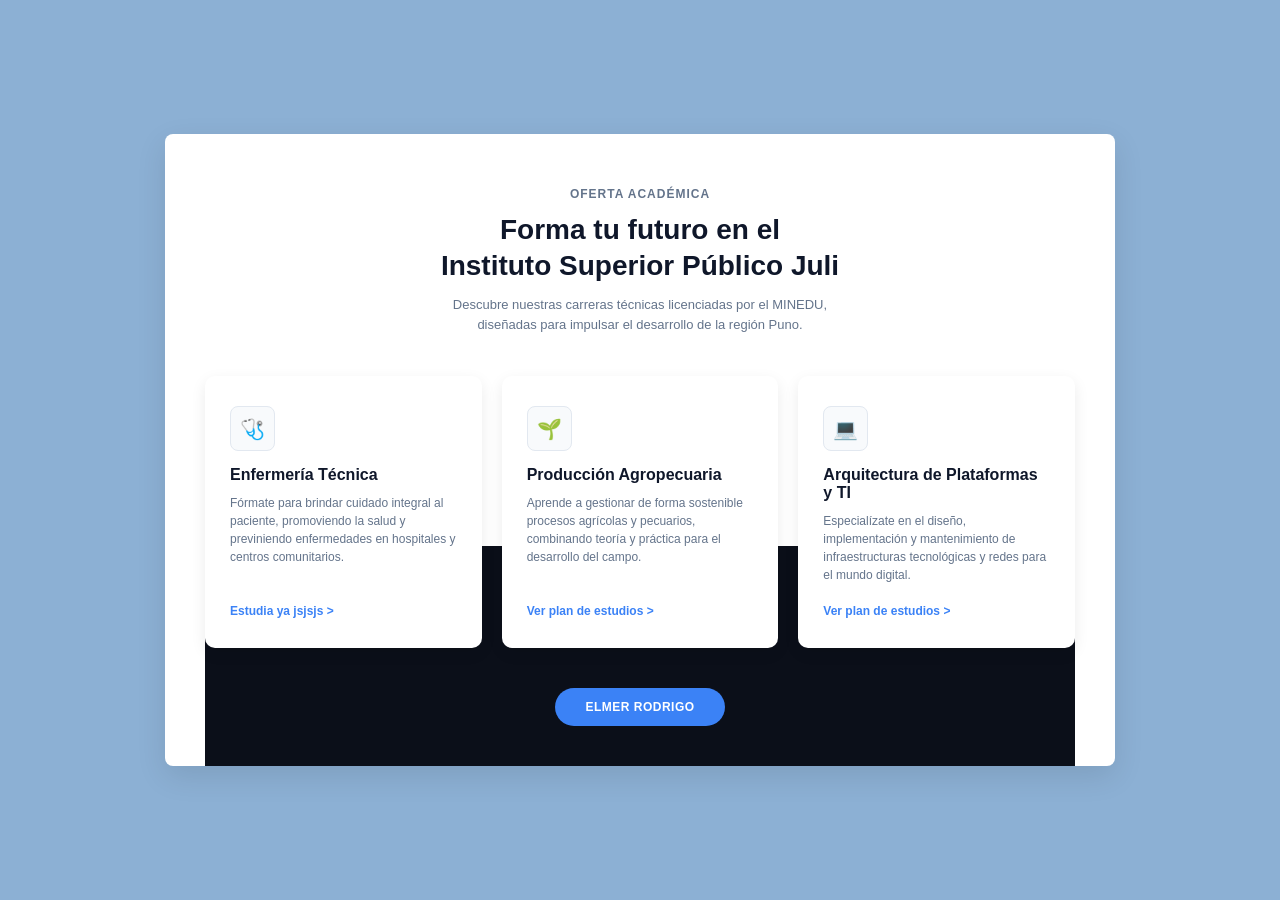
==== ejercicio-6-11-26/index.html @ 7c69c3f6 "Add files via upload" ====
<!DOCTYPE html>
<html lang="es">
<head>
    <meta charset="UTF-8">
    <meta name="viewport" content="width=device-width, initial-scale=1.0">
    <title>Carreras - Instituto Superior Público Juli</title>
    <link rel="stylesheet" href="style.css">
</head>
<body>

    <main class="contenedor-principal">
        
        
        <header class="encabezado">
            <span class="subtitulo">Oferta Académica</span>
            <h2>Forma tu futuro en el<br>Instituto Superior Público Juli</h2>
            <p>Descubre nuestras carreras técnicas licenciadas por el MINEDU,<br>diseñadas para impulsar el desarrollo de la región Puno.</p>
        </header>

        <section class="zona-inferior">
            
            <div class="fondo-oscuro"></div>

            <div class="contenedor-tarjetas">
                
                
                <div class="tarjeta">
                    <div class="icono">🩺</div>
                    <h3>Enfermería Técnica</h3>
                    <p>Fórmate para brindar cuidado integral al paciente, promoviendo la salud y previniendo enfermedades en hospitales y centros comunitarios.</p>
                    <a href="#" class="learn-more">Estudia ya jsjsjs &gt;</a>
                </div>

                
                <div class="tarjeta">
                    <div class="icono">🌱</div>
                    <h3>Producción Agropecuaria</h3>
                    <p>Aprende a gestionar de forma sostenible procesos agrícolas y pecuarios, combinando teoría y práctica para el desarrollo del campo.</p>
                    <a href="#" class="learn-more">Ver plan de estudios &gt;</a>
                </div>

                
                <div class="tarjeta">
                    <div class="icono">💻</div>
                    <h3>Arquitectura de Plataformas y TI</h3>
                    <p>Especialízate en el diseño, implementación y mantenimiento de infraestructuras tecnológicas y redes para el mundo digital.</p>
                    <a href="#" class="learn-more">Ver plan de estudios &gt;</a>
                </div>

            </div>

            <div class="contenedor-boton">
                <button class="btn-llamar">ELMER RODRIGO</button>
            </div>

        </section>

    </main>

</body>
</html>
---- ejercicio-6-11-26/style.css ----
* {
    box-sizing: border-box;
    margin: 0;
    padding: 0;
    font-family: 'Segoe UI', Tahoma, Geneva, Verdana, sans-serif;
}

body {
    background-color: #8cb0d4; 
    display: flex;
    justify-content: center;
    align-items: center;
    min-height: 100vh;
    padding: 20px;
}


.contenedor-principal {
    background-color: white;
    width: 100%;
    max-width: 950px;
    border-radius: 8px;
    box-shadow: 0 10px 30px rgba(0, 0, 0, 0.1);
    padding-top: 50px;
    overflow: hidden; 
}


.encabezado {
    text-align: center;
    padding: 0 20px;
    margin-bottom: 40px;
}

.subtitulo {
    font-size: 12px;
    color: #64748b;
    font-weight: 600;
    text-transform: uppercase;
    letter-spacing: 1px;
}

.encabezado h2 {
    font-size: 28px;
    color: #0f172a;
    margin: 10px 0;
    line-height: 1.3;
}

.encabezado p {
    font-size: 13px;
    color: #64748b;
    line-height: 1.6;
}


.zona-inferior {
    position: relative; 
    padding: 0 40px 40px 40px;
    display: flex;
    flex-direction: column;
    align-items: center;
}


.fondo-oscuro {
    position: absolute;
    bottom: 0;
    left: 40px;
    right: 40px;
    height: 220px; 
    background-color: #0b0f19;
    z-index: 1; 
}


.contenedor-tarjetas {
    display: flex;
    gap: 20px; 
    justify-content: center;
    align-items: stretch; 
    position: relative;
    z-index: 2; 
    width: 100%;
    margin-bottom: 40px; 
}


.tarjeta {
    background-color: white;
    padding: 30px 25px;
    border-radius: 10px;
    box-shadow: 0 5px 15px rgba(0, 0, 0, 0.08);
    flex: 1; 
    display: flex;
    flex-direction: column;
}

.icono {
    font-size: 20px;
    width: 45px;
    height: 45px;
    display: flex;
    justify-content: center;
    align-items: center;
    border: 1px solid #e2e8f0;
    border-radius: 8px;
    margin-bottom: 15px;
    background-color: #f8fafc;
}

.tarjeta h3 {
    font-size: 16px;
    color: #0f172a;
    margin-bottom: 10px;
}

.tarjeta p {
    font-size: 12px;
    color: #64748b;
    line-height: 1.5;
    margin-bottom: 20px;
    flex-grow: 1; 
}

.learn-more {
    font-size: 12px;
    color: #3b82f6;
    text-decoration: none;
    font-weight: 600;
}

.learn-more:hover {
    text-decoration: underline;
}

/* --- Botón --- */
.contenedor-boton {
    position: relative;
    z-index: 2; 
}

.btn-llamar {
    background-color: #3b82f6;
    color: white;
    border: none;
    padding: 12px 30px;
    border-radius: 30px;
    font-size: 12px;
    font-weight: bold;
    cursor: pointer;
    letter-spacing: 0.5px;
    transition: background-color 0.3s;
}

.btn-llamar:hover {
    background-color: #2563eb;
}


@media (max-width: 768px) {
    .contenedor-tarjetas {
        flex-direction: column; /
    }

    .fondo-oscuro {
        height: 100%; 
    }

    .encabezado h2 {
        font-size: 22px;
    }
}
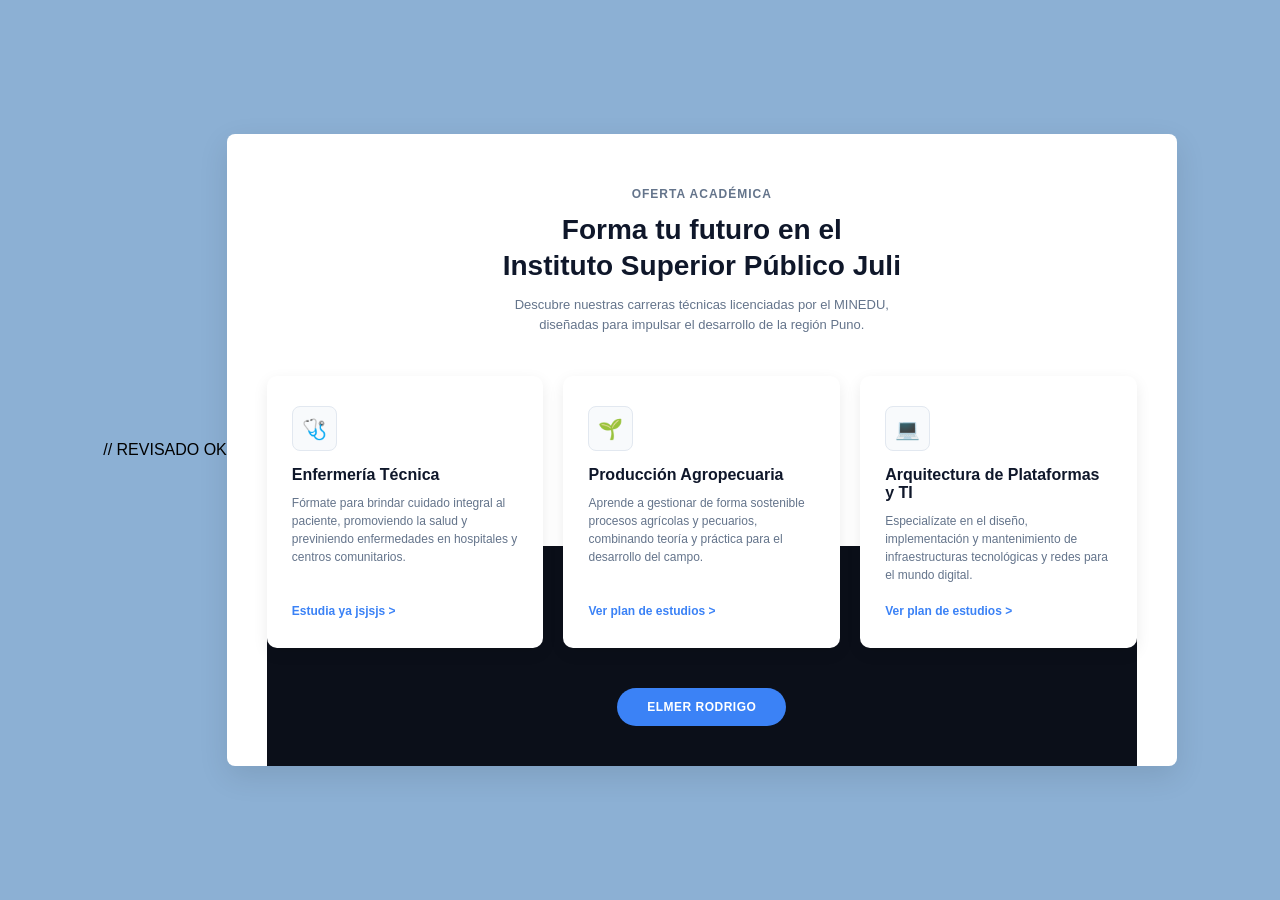
==== commit 133e6cdf: "REVISADO index.html MUY BIEN" ====
--- a/ejercicio-6-11-26/index.html
+++ b/ejercicio-6-11-26/index.html
@@ -3,7 +3,7 @@
 <head>
     <meta charset="UTF-8">
     <meta name="viewport" content="width=device-width, initial-scale=1.0">
-    <title>Carreras - Instituto Superior Público Juli</title>
+    <title>Carreras - Instituto Superior Público Juli</title> // REVISADO OK
     <link rel="stylesheet" href="style.css">
 </head>
 <body>
@@ -58,4 +58,4 @@
     </main>
 
 </body>
-</html>+</html>
